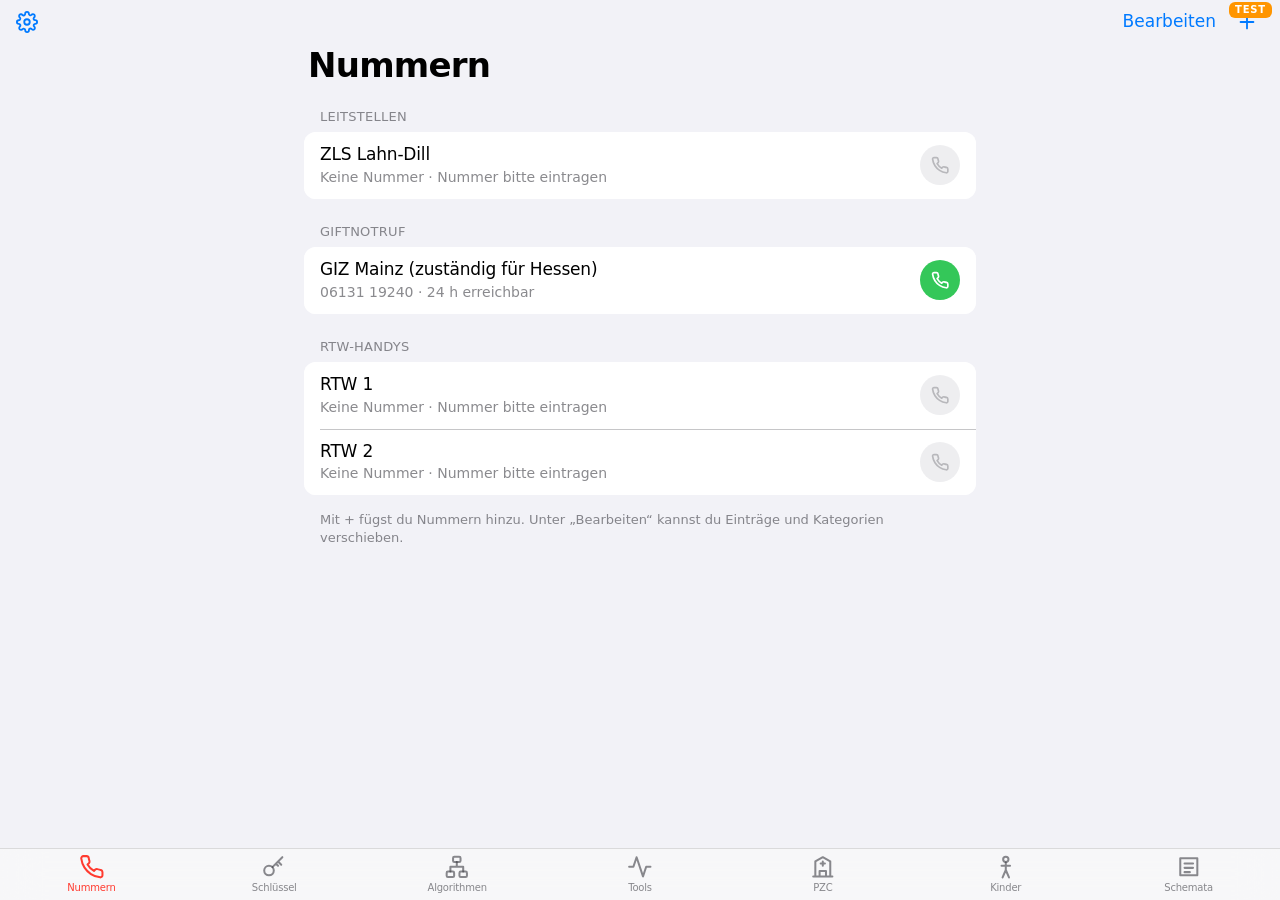
==== test/index.html @ eb44d610 "Testkopie unter /test/ (eigener Speicher, eigener Cache) Co-Authored-By: Claude Opus 5.5 <noreply@an" ====
<!doctype html>
<html lang="de">
<head>
  <meta charset="utf-8">
  <meta name="viewport" content="width=device-width, initial-scale=1, viewport-fit=cover">
  <meta name="apple-mobile-web-app-capable" content="yes">
  <meta name="mobile-web-app-capable" content="yes">
  <meta name="apple-mobile-web-app-status-bar-style" content="black-translucent">
  <meta name="apple-mobile-web-app-title" content="RD Test">
  <meta name="format-detection" content="telephone=no">
  <meta name="robots" content="noindex, nofollow">
  <meta name="theme-color" content="#000000" media="(prefers-color-scheme: dark)">
  <meta name="theme-color" content="#f2f2f7" media="(prefers-color-scheme: light)">
  <title>RD Pocket TEST</title>
  <link rel="manifest" href="manifest.webmanifest">
  <link rel="apple-touch-icon" href="icon-180.png">
  <link rel="icon" href="icon-512.png">
  <link rel="stylesheet" href="styles.css">
  <style>body::after{content:"TEST";position:fixed;top:calc(env(safe-area-inset-top) + 2px);right:8px;z-index:9999;font:700 10px/1 -apple-system,system-ui,sans-serif;letter-spacing:.08em;color:#fff;background:#ff9500;padding:3px 6px;border-radius:6px;pointer-events:none}</style>
</head>
<body>
  <header class="navbar" id="navbar">
    <div class="nav-left" id="navLeft"></div>
    <div class="nav-title" id="navTitle"></div>
    <div class="nav-right" id="navRight"></div>
  </header>

  <main id="viewport"><div id="view" class="page"></div></main>

  <nav class="tabbar" id="tabbar">
    <button data-tab="nummern">
      <svg viewBox="0 0 24 24"><path d="M22 16.9v3a2 2 0 0 1-2.2 2 19.8 19.8 0 0 1-8.6-3.1 19.5 19.5 0 0 1-6-6A19.8 19.8 0 0 1 2.1 4.2 2 2 0 0 1 4.1 2h3a2 2 0 0 1 2 1.7c.1 1 .4 1.9.7 2.8a2 2 0 0 1-.5 2.1L8 9.9a16 16 0 0 0 6 6l1.3-1.3a2 2 0 0 1 2.1-.4c.9.3 1.8.6 2.8.7a2 2 0 0 1 1.7 2z"/></svg>
      <span>Nummern</span></button>
    <button data-tab="codes">
      <svg viewBox="0 0 24 24"><circle cx="7.5" cy="15.5" r="4.5"/><path d="M10.7 12.3L20 3M16 7l3 3M14 9l2 2"/></svg>
      <span>Schlüssel</span></button>
    <button data-tab="algo">
      <svg viewBox="0 0 24 24"><rect x="8.5" y="2.5" width="7" height="5" rx="1.2"/><rect x="2.5" y="16.5" width="7" height="5" rx="1.2"/><rect x="14.5" y="16.5" width="7" height="5" rx="1.2"/><path d="M12 7.5v4.5M6 16.5V12h12v4.5"/></svg>
      <span>Algorithmen</span></button>
    <button data-tab="tools">
      <svg viewBox="0 0 24 24"><path d="M22 12h-4l-3 9L9 3l-3 9H2"/></svg>
      <span>Tools</span></button>
    <button data-tab="pzc">
      <svg viewBox="0 0 24 24"><path d="M3 21h18M5 21V7l7-4 7 4v14M10 9h4M12 7v4M9 21v-5h6v5"/></svg>
      <span>PZC</span></button>
    <button data-tab="kinder">
      <svg viewBox="0 0 24 24"><circle cx="12" cy="5" r="2.5"/><path d="M12 8v7M8 11h8M9 22l3-7 3 7"/></svg>
      <span>Kinder</span></button>
    <button data-tab="schema">
      <svg viewBox="0 0 24 24"><path d="M4 4h16v16H4zM8 9h8M8 13h8M8 17h5"/></svg>
      <span>Schemata</span></button>
  </nav>

  <div id="pagerLayer" class="pager-layer" aria-hidden="true"></div>
  <div id="sheetRoot"></div>
  <div id="toast" class="toast" role="status" aria-live="polite"></div>
  <!-- iOS 18+: Klick auf ein switch-Label löst ein haptisches Feedback aus -->
  <label id="hapticLabel" class="sr-only" aria-hidden="true"><input type="checkbox" switch tabindex="-1"></label>

  <script src="data.js"></script>
  <script src="algos-k.js"></script>
  <script src="algos-m.js"></script>
  <script src="algos-v.js"></script>
  <script src="algo.js"></script>
  <script src="signals.js"></script>
  <script src="sosi.js"></script>
  <script src="app.js"></script>
</body>
</html>
---- test/styles.css ----
/* ============ Tokens (iOS-Systemfarben) ============ */
:root {
  --bg: #000000;
  --bg-grouped: #000000;
  --cell: #1c1c1e;
  --cell-2: #2c2c2e;
  --cell-3: #3a3a3c;
  --fill: rgba(118, 118, 128, .24);
  --sep: rgba(84, 84, 88, .65);
  --label: #ffffff;
  --label-2: rgba(235, 235, 245, .6);
  --label-3: rgba(235, 235, 245, .3);
  --red: #ff453a;
  --red-soft: rgba(255, 69, 58, .16);
  --blue: #0a84ff;
  --green: #30d158;
  --yellow: #ffd60a;
  --orange: #ff9f0a;
  --bar: rgba(22, 22, 24, .72);
  --bar-edge: rgba(255, 255, 255, .08);
  --shadow: 0 10px 40px rgba(0, 0, 0, .5);
  --radius: 12px;
  --tabh: 3.25rem;
  --navh: 2.75rem;
  color-scheme: dark;
}
@media (prefers-color-scheme: light) {
  :root:not([data-theme="dark"]) {
    --bg: #f2f2f7; --bg-grouped: #f2f2f7; --cell: #ffffff; --cell-2: #e5e5ea; --cell-3: #d1d1d6;
    --fill: rgba(118, 118, 128, .12); --sep: rgba(60, 60, 67, .29);
    --label: #000000; --label-2: rgba(60, 60, 67, .6); --label-3: rgba(60, 60, 67, .3);
    --red: #ff3b30; --red-soft: rgba(255, 59, 48, .12); --blue: #007aff; --green: #34c759; --yellow: #ffcc00; --orange: #ff9500;
    --bar: rgba(249, 249, 249, .78); --bar-edge: rgba(0, 0, 0, .12); --shadow: 0 10px 40px rgba(0, 0, 0, .18);
    color-scheme: light;
  }
}
:root[data-theme="light"] {
  --bg: #f2f2f7; --bg-grouped: #f2f2f7; --cell: #ffffff; --cell-2: #e5e5ea; --cell-3: #d1d1d6;
  --fill: rgba(118, 118, 128, .12); --sep: rgba(60, 60, 67, .29);
  --label: #000000; --label-2: rgba(60, 60, 67, .6); --label-3: rgba(60, 60, 67, .3);
  --red: #ff3b30; --red-soft: rgba(255, 59, 48, .12); --blue: #007aff; --green: #34c759; --yellow: #ffcc00; --orange: #ff9500;
  --bar: rgba(249, 249, 249, .78); --bar-edge: rgba(0, 0, 0, .12); --shadow: 0 10px 40px rgba(0, 0, 0, .18);
  color-scheme: light;
}

/* ============ Base ============ */
* { box-sizing: border-box; -webkit-tap-highlight-color: transparent; }
html { font: 100%/1.4 -apple-system, BlinkMacSystemFont, "SF Pro Text", system-ui, "Segoe UI", Roboto, sans-serif; -webkit-text-size-adjust: 100%; }
html, body { margin: 0; background: var(--bg); color: var(--label); }
body { -webkit-font-smoothing: antialiased; overscroll-behavior-y: none; -webkit-user-select: none; user-select: none; transition: background-color .3s ease; }
input, textarea { -webkit-user-select: text; user-select: text; }
button { font: inherit; color: inherit; cursor: pointer; touch-action: manipulation; }
a { color: inherit; }
.sr-only { position: fixed; left: -9999px; top: 0; width: 1px; height: 1px; overflow: hidden; }

/* ============ Navigation bar (translucent, scroll edge effect) ============ */
.navbar {
  position: fixed; top: 0; left: 0; right: 0; z-index: 20;
  height: calc(env(safe-area-inset-top) + var(--navh));
  padding: env(safe-area-inset-top) .5rem 0;
  display: grid; grid-template-columns: 1fr auto 1fr; align-items: center;
  background: transparent;
  transition: background-color .2s ease;
}
.navbar::after { /* Scroll-Edge statt harter Linie – nur sichtbar, wenn Inhalt darunter liegt */
  content: ""; position: absolute; left: 0; right: 0; bottom: -1px; height: 1px; background: var(--bar-edge); opacity: 0; transition: opacity .2s;
}
.navbar.scrolled { background: var(--bar); -webkit-backdrop-filter: blur(20px) saturate(180%); backdrop-filter: blur(20px) saturate(180%); }
.navbar.scrolled::after { opacity: 1; }
.nav-title { font-weight: 600; font-size: 1.0625rem; letter-spacing: -.01em; opacity: 0; transform: translateY(4px); transition: opacity .2s, transform .2s; white-space: nowrap; max-width: 60vw; overflow: hidden; text-overflow: ellipsis; }
.navbar.scrolled .nav-title, .navbar.always .nav-title { opacity: 1; transform: none; }
.nav-left { justify-self: start; display: flex; }
.nav-right { justify-self: end; display: flex; gap: .25rem; }
.navbtn { background: none; border: 0; color: var(--blue); font-size: 1.0625rem; padding: .5rem; min-height: 44px; min-width: 44px; display: flex; align-items: center; gap: .15rem; border-radius: 10px; transition: opacity .1s; }
.navbtn:active { opacity: .35; transition: none; }
.navbtn.bold { font-weight: 600; }
.navbtn svg { width: 1.375rem; height: 1.375rem; fill: none; stroke: currentColor; stroke-width: 2; stroke-linecap: round; stroke-linejoin: round; }

/* ============ Pages ============ */
#viewport { position: relative; overflow-x: clip; }
.page {
  padding: calc(env(safe-area-inset-top) + var(--navh)) 1rem calc(var(--tabh) + env(safe-area-inset-bottom) + 1.75rem);
  max-width: 44rem; margin: 0 auto; min-height: 100vh; background: var(--bg);
  will-change: transform; touch-action: pan-y;
}
/* Nachbarseite beim Wischen zwischen Reitern */
.pager-layer { position: fixed; inset: 0; z-index: 1; pointer-events: none; overflow: hidden; }
.pager-nb { position: absolute; top: 0; left: 0; right: 0; height: 100vh; overflow: hidden; }
.large-title { font-size: 2.125rem; line-height: 1.12; font-weight: 700; letter-spacing: -.022em; margin: .1rem .25rem .75rem; }
.subtitle { color: var(--label-2); font-size: .9375rem; margin: -.5rem .25rem 1rem; }

/* ============ Tab bar (translucent material) ============ */
.tabbar {
  position: fixed; bottom: 0; left: 0; right: 0; z-index: 20;
  display: grid; grid-template-columns: repeat(7, 1fr);
  height: calc(var(--tabh) + env(safe-area-inset-bottom));
  padding-bottom: env(safe-area-inset-bottom);
  background: var(--bar); -webkit-backdrop-filter: blur(20px) saturate(180%); backdrop-filter: blur(20px) saturate(180%);
  border-top: .5px solid var(--bar-edge);
}
.tabbar button { background: none; border: 0; color: var(--label-2); display: flex; flex-direction: column; align-items: center; justify-content: center; gap: 2px; font-size: .625rem; font-weight: 500; letter-spacing: .01em; }
.tabbar svg { width: 1.6rem; height: 1.6rem; fill: none; stroke: currentColor; stroke-width: 1.9; stroke-linecap: round; stroke-linejoin: round; transition: transform .12s ease-out; }
.tabbar button:active svg { transform: scale(.86); transition: none; }
.tabbar button.active { color: var(--red); }

/* ============ Grouped inset lists ============ */
.section-header { font-size: .8125rem; text-transform: uppercase; letter-spacing: .02em; color: var(--label-2); margin: 1.5rem 1rem .4rem; }
.section-header:first-child { margin-top: .25rem; }
.section-footer { font-size: .8125rem; color: var(--label-2); margin: .45rem 1rem 0; line-height: 1.35; }
.group { background: var(--cell); border-radius: var(--radius); overflow: hidden; }
.cell {
  position: relative; display: flex; align-items: center; gap: .75rem; min-height: 2.75rem; padding: .6875rem 1rem;
  background: var(--cell); transition: background-color .25s ease;
}
.cell + .cell::before { content: ""; position: absolute; top: 0; right: 0; left: 1rem; height: .5px; background: var(--sep); }
.cell.tappable:active, .cell.pressed { background: var(--cell-3); transition: none; }
.cell .grow { flex: 1; min-width: 0; }
.cell .t { font-size: 1.0625rem; letter-spacing: -.01em; }
.cell .s { font-size: .875rem; color: var(--label-2); margin-top: 1px; }
.cell .chev { color: var(--label-3); font-size: 1.25rem; font-weight: 600; }
.cell .val { color: var(--label-2); }
.card { background: var(--cell); border-radius: var(--radius); padding: 1rem; }
.muted { color: var(--label-2); }
.small { font-size: .875rem; }
.notice { background: var(--cell); border-radius: var(--radius); padding: .75rem 1rem; font-size: .875rem; color: var(--label-2); display: flex; gap: .65rem; align-items: flex-start; margin-top: 1rem; }
.notice b { color: var(--label); font-weight: 600; }
.notice .ico { color: var(--orange); font-size: 1.1rem; line-height: 1.2; }

/* ============ Buttons ============ */
.btn {
  border: 0; border-radius: 12px; padding: .8rem 1rem; font-size: 1.0625rem; font-weight: 600; letter-spacing: -.01em;
  background: var(--fill); color: var(--blue); display: inline-flex; align-items: center; justify-content: center; gap: .4rem;
  transition: transform .15s ease-out, opacity .15s;
}
.btn:active { transform: scale(.97); opacity: .8; transition: none; }
.btn.filled { background: var(--blue); color: #fff; }
.btn.red { background: var(--red); color: #fff; }
.btn.tinted-red { background: var(--red-soft); color: var(--red); }
.btn.block { width: 100%; }
.btn:disabled { opacity: .35; transform: none; }
.btn-row { display: grid; grid-template-columns: 1fr 1fr; gap: .625rem; }
.round {
  width: 2.5rem; height: 2.5rem; border-radius: 50%; border: 0; flex: none; display: grid; place-items: center; text-decoration: none;
  background: var(--green); color: #fff; transition: transform .15s ease-out;
}
.round:active { transform: scale(.88); transition: none; }
.round.blue { background: var(--blue); }
.round.off { background: var(--fill); color: var(--label-3); pointer-events: none; }
.round svg { width: 1.15rem; height: 1.15rem; fill: none; stroke: currentColor; stroke-width: 2.2; stroke-linecap: round; stroke-linejoin: round; }
.keycode { font: 600 1.25rem/1 ui-monospace, "SF Mono", Menlo, monospace; letter-spacing: .06em; font-variant-numeric: tabular-nums; background: var(--fill); padding: .45rem .7rem; border-radius: 9px; white-space: nowrap; }
.keycode.none { color: var(--label-3); }
.del-btn { width: 1.4rem; height: 1.4rem; border-radius: 50%; border: 0; background: var(--red); color: #fff; font-weight: 800; font-size: 1rem; line-height: 1; flex: none; display: grid; place-items: center; }

/* ============ Bearbeiten: Drag & Drop ============ */
.edit-list { position: relative; }
.ed-item { position: relative; display: flex; align-items: center; gap: .75rem; background: var(--bg); }
.ed-head { padding: 1.25rem .25rem .4rem 1rem; }
.ed-item:first-child.ed-head { padding-top: .25rem; }
.ed-gname { flex: 1; text-align: left; border: 0; background: none; padding: .2rem 0; font-size: .8125rem; text-transform: uppercase; letter-spacing: .02em; color: var(--label-2); font-weight: 600; }
.ed-gname:active { opacity: .5; }
.ed-cell { background: var(--cell); padding: .55rem .25rem .55rem 1rem; min-height: 3.25rem; }
.ed-cell:not(.first)::before { content: ""; position: absolute; top: 0; right: 0; left: 3.15rem; height: .5px; background: var(--sep); }
.ed-cell.first { border-radius: var(--radius) var(--radius) 0 0; }
.ed-cell.last { border-radius: 0 0 var(--radius) var(--radius); }
.ed-cell.first.last, .ed-cell.only { border-radius: var(--radius); }
.ed-cell .grow { flex: 1; min-width: 0; cursor: pointer; }
.ed-cell .t { font-size: 1.0625rem; letter-spacing: -.01em; }
.ed-cell .s { font-size: .875rem; color: var(--label-2); }
.ed-empty { color: var(--label-3); font-size: .9375rem; justify-content: center; border: 1.5px dashed var(--sep); background: transparent; }
.handle { width: 2.75rem; height: 2.75rem; flex: none; display: grid; place-items: center; color: var(--label-3); touch-action: none; cursor: grab; }
.handle svg { width: 1.3rem; height: 1.3rem; fill: none; stroke: currentColor; stroke-width: 2; stroke-linecap: round; }
.ed-item.shifting { transition: transform .22s cubic-bezier(.2, .8, .2, 1); }
.ed-item.lifted { z-index: 10; border-radius: var(--radius); box-shadow: 0 12px 32px rgba(0, 0, 0, .35); cursor: grabbing; }
.ed-head.lifted { background: var(--cell-2); }
.ed-cell.lifted::before { display: none; }
.ed-item .del-btn { transition: transform .25s cubic-bezier(.2, .8, .2, 1); }
.ed-item.reveal .del-btn { transform: rotate(-90deg); }
.del-confirm { display: none; border: 0; background: var(--red); color: #fff; font-size: .9375rem; font-weight: 600; padding: 0 1rem; align-self: stretch; margin: -.55rem -.25rem -.55rem 0; flex: none; }
.ed-head .del-confirm { margin: .2rem 0; border-radius: 8px; padding: .35rem .8rem; font-size: .8125rem; align-self: center; }
.ed-cell.first .del-confirm { border-top-right-radius: var(--radius); }
.ed-cell.last .del-confirm { border-bottom-right-radius: var(--radius); }
.ed-cell.only .del-confirm, .ed-cell.first.last .del-confirm { border-radius: 0 var(--radius) var(--radius) 0; }
.ed-item.reveal .del-confirm { display: block; animation: revealIn .22s cubic-bezier(.2, .8, .2, 1); }
.ed-item.reveal .handle { display: none; }
.del-confirm:active { filter: brightness(.85); }
@keyframes revealIn { from { opacity: 0; transform: translateX(24px); } to { opacity: 1; transform: none; } }

/* ============ Action Sheet (statt confirm) ============ */
.action-sheet { position: fixed; left: 0; right: 0; bottom: 0; z-index: 45; max-width: 30rem; margin: 0 auto; padding: 0 .5rem calc(env(safe-area-inset-bottom) + .5rem); will-change: transform; }
.as-group, .as-cancel { background: var(--bar); -webkit-backdrop-filter: blur(24px) saturate(180%); backdrop-filter: blur(24px) saturate(180%); border-radius: 14px; overflow: hidden; }
.as-msg { padding: .9rem 1rem; text-align: center; font-size: .8125rem; color: var(--label-2); display: flex; flex-direction: column; gap: .25rem; }
.as-msg b { font-weight: 600; color: var(--label-2); }
.as-btn { display: block; width: 100%; border: 0; background: none; color: var(--blue); font-size: 1.25rem; min-height: 3.5rem; border-top: .5px solid var(--sep); }
.as-btn.red { color: var(--red); }
.as-btn:active { background: var(--fill); }
.as-cancel { margin-top: .5rem; font-weight: 600; border-top: 0; }
.scrim + .action-sheet { z-index: 46; }
.ta { width: 100%; min-height: 9rem; border: 0; border-radius: var(--radius); background: var(--cell); color: var(--label); font: inherit; font-size: 1rem; padding: .75rem 1rem; outline: none; resize: vertical; }
@media (prefers-reduced-transparency: reduce) { .as-group, .as-cancel { -webkit-backdrop-filter: none; backdrop-filter: none; background: var(--cell); } }

/* ============ Segmented control (spring thumb) ============ */
.seg { position: relative; display: grid; grid-auto-flow: column; grid-auto-columns: 1fr; background: var(--fill); border-radius: 9px; padding: 2px; margin: 0 0 1.1rem; }
.seg .thumb { position: absolute; top: 2px; bottom: 2px; left: 0; border-radius: 7px; background: var(--cell-3); box-shadow: 0 3px 8px rgba(0,0,0,.12), 0 3px 1px rgba(0,0,0,.04); will-change: transform; }
:root[data-theme="light"] .seg .thumb { background: #fff; }
@media (prefers-color-scheme: light) { :root:not([data-theme="dark"]) .seg .thumb { background: #fff; } }
.seg button { position: relative; z-index: 1; border: 0; background: none; padding: .42rem .25rem; font-size: .8125rem; font-weight: 500; transition: opacity .1s; }
.seg button.active { font-weight: 600; }
.seg button:active { opacity: .6; transition: none; }

/* ============ Inputs ============ */
.field { display: flex; align-items: center; gap: .75rem; padding: 0 1rem; min-height: 2.75rem; background: var(--cell); position: relative; }
.field + .field::before { content: ""; position: absolute; top: 0; right: 0; left: 1rem; height: .5px; background: var(--sep); }
.field label { width: 6.5rem; flex: none; font-size: 1.0625rem; }
.field input, .field select { flex: 1; min-width: 0; border: 0; background: none; color: var(--label); font: inherit; font-size: 1.0625rem; padding: .7rem 0; outline: none; text-align: right; -webkit-appearance: none; appearance: none; }
.field select { direction: rtl; color: var(--label-2); }
.field input::placeholder { color: var(--label-3); }
.search { width: 100%; border: 0; border-radius: 10px; background: var(--fill); color: var(--label); font: inherit; font-size: 1.0625rem; padding: .5rem .75rem .5rem 2rem; outline: none;
  background-image: url("data:image/svg+xml,%3Csvg xmlns='http://www.w3.org/2000/svg' viewBox='0 0 24 24' fill='none' stroke='%238e8e93' stroke-width='2.5' stroke-linecap='round'%3E%3Ccircle cx='11' cy='11' r='7'/%3E%3Cpath d='M20 20l-3.5-3.5'/%3E%3C/svg%3E");
  background-repeat: no-repeat; background-size: 1rem; background-position: .6rem center; }
.search::placeholder { color: var(--label-2); }

/* ============ Tapper ============ */
.tapgrid { display: grid; grid-template-columns: 1fr 1fr; gap: .75rem; }
.tapper { background: var(--cell); border-radius: 20px; padding: 1rem .9rem .9rem; text-align: center; }
.tapper .kind { font-size: .8125rem; font-weight: 600; color: var(--label-2); text-transform: uppercase; letter-spacing: .03em; }
.tapper .num { font-size: 3.25rem; font-weight: 700; letter-spacing: -.03em; line-height: 1.05; font-variant-numeric: tabular-nums; }
.tapper .unit { color: var(--label-2); font-size: .8125rem; }
.tapbtn {
  position: relative; width: 100%; aspect-ratio: 1; border-radius: 50%; border: 0; margin: .9rem 0 .7rem;
  font-size: 1.15rem; font-weight: 700; letter-spacing: .04em; color: #fff; overflow: visible;
  transition: transform .22s cubic-bezier(.2,.9,.3,1.2);
}
.tapbtn.puls { background: radial-gradient(circle at 35% 28%, #ff7b72, #d70015 75%); box-shadow: 0 8px 24px rgba(255, 59, 48, .35); }
.tapbtn.af { background: radial-gradient(circle at 35% 28%, #64b5ff, #0060df 75%); box-shadow: 0 8px 24px rgba(10, 132, 255, .35); }
.tapbtn.down { transform: scale(.93); transition: none; }
.tapbtn .ring { position: absolute; inset: 0; border-radius: 50%; border: 3px solid currentColor; opacity: 0; pointer-events: none; }
.tapbtn.puls .ring { color: #ff6961; } .tapbtn.af .ring { color: #64b5ff; }
.tapbtn .ring.go { animation: ring .5s ease-out; }
@keyframes ring { from { opacity: .8; transform: scale(1); } to { opacity: 0; transform: scale(1.18); } }
.dots { display: flex; justify-content: center; gap: 4px; height: 8px; }
.dots i { width: 6px; height: 6px; border-radius: 50%; background: var(--fill); transition: background-color .15s, transform .15s; }
.dots i.on { background: var(--label-2); }
.dots.done i { background: var(--green); }
.tapper .info { font-size: .8125rem; color: var(--label-2); margin-top: .55rem; min-height: 1.15em; }
.tapper .info b { color: var(--orange); font-weight: 600; }
.linkbtn { background: none; border: 0; color: var(--blue); font-size: .9375rem; padding: .5rem; margin-top: .2rem; }
.linkbtn:active { opacity: .35; }

/* ============ CPR ============ */
.cpr-wrap { display: grid; place-items: center; margin: .25rem 0 1.25rem; }
.cpr-circle {
  width: min(64vw, 16rem); aspect-ratio: 1; border-radius: 50%; display: grid; place-items: center; text-align: center;
  background: var(--cell); box-shadow: inset 0 0 0 6px var(--cell-2); transition: background-color .18s ease-out, transform .18s ease-out, box-shadow .18s;
}
.cpr-circle.beat { background: var(--red); transform: scale(.965); box-shadow: inset 0 0 0 6px rgba(255,255,255,.18); transition: none; }
.cpr-circle.vent { background: var(--blue); box-shadow: inset 0 0 0 6px rgba(255,255,255,.18); }
.cpr-circle .big { font-size: 4.25rem; font-weight: 700; letter-spacing: -.03em; line-height: 1; font-variant-numeric: tabular-nums; }
.cpr-circle .lbl { font-size: .9375rem; color: var(--label-2); margin-top: .25rem; }
.cpr-circle.beat .lbl, .cpr-circle.vent .lbl { color: rgba(255,255,255,.85); }
.stepper-row { display: flex; align-items: center; gap: .75rem; }
.stepper { display: flex; background: var(--fill); border-radius: 9px; overflow: hidden; flex: none; }
.stepper button { width: 2.9rem; height: 2rem; border: 0; background: none; font-size: 1.25rem; font-weight: 500; }
.stepper button:active { background: var(--cell-3); }
.stepper button + button { border-left: .5px solid var(--sep); }
.timers { display: grid; grid-template-columns: 1fr 1fr; gap: .625rem; }
.timer { background: var(--cell); border-radius: var(--radius); padding: .7rem .9rem; transition: background-color .3s; }
.timer .tl { font-size: .8125rem; color: var(--label-2); }
.timer .tv { font-size: 1.85rem; font-weight: 600; letter-spacing: -.02em; font-variant-numeric: tabular-nums; }
.timer.alert { background: var(--red); color: #fff; }
.timer.alert .tl { color: rgba(255,255,255,.8); }

/* ============ PZC ============ */
.pzc-hero { text-align: center; padding: 1.25rem 1rem 1rem; }
.pzc-code { font: 700 2.75rem/1 ui-monospace, "SF Mono", Menlo, monospace; letter-spacing: .06em; font-variant-numeric: tabular-nums; }
.pzc-code .gap { display: inline-block; width: .35em; }
.pzc-code .ph { color: var(--label-3); }
.pzc-parts { display: grid; grid-template-columns: 3fr 2fr 1fr; max-width: 15rem; margin: .45rem auto 0; font-size: .6875rem; color: var(--label-2); text-transform: uppercase; letter-spacing: .04em; }
.pzc-label { margin-top: .7rem; font-size: .9375rem; min-height: 1.3em; }
.urg { display: grid; grid-template-columns: repeat(3, 1fr); gap: .5rem; }
.urg button { border: 0; border-radius: 12px; padding: .7rem .3rem; font-weight: 600; font-size: .875rem; background: var(--cell); color: var(--label); display: flex; flex-direction: column; align-items: center; gap: .3rem; box-shadow: inset 0 0 0 2px transparent; transition: box-shadow .2s, background-color .2s, transform .15s; }
.urg button:active { transform: scale(.96); transition: none; }
.urg .dot { width: .75rem; height: .75rem; border-radius: 50%; }
.urg .u1 .dot { background: var(--red); } .urg .u2 .dot { background: var(--yellow); } .urg .u3 .dot { background: var(--green); }
.urg .u1.sel { background: var(--red); color: #fff; } .urg .u1.sel .dot { background: #fff; }
.urg .u2.sel { background: var(--yellow); color: #000; } .urg .u2.sel .dot { background: #000; }
.urg .u3.sel { background: var(--green); color: #000; } .urg .u3.sel .dot { background: #000; }
.rmi .code { font: 600 1rem ui-monospace, "SF Mono", Menlo, monospace; color: var(--red); width: 2.6rem; flex: none; }
.rmi .check { color: var(--blue); font-weight: 700; opacity: 0; }
.rmi.sel .check { opacity: 1; }
.chips { display: flex; flex-wrap: wrap; gap: .5rem; }
.chip { border: 0; background: var(--cell); border-radius: 999px; padding: .45rem .85rem; font-size: .9375rem; font-variant-numeric: tabular-nums; transition: transform .15s; }
.chip:active { transform: scale(.95); transition: none; }
.chip.sel { background: var(--blue); color: #fff; }
.chip.mono { font-family: ui-monospace, "SF Mono", Menlo, monospace; }
details.cat > summary { list-style: none; display: flex; align-items: center; justify-content: space-between; cursor: pointer; }
details.cat > summary::-webkit-details-marker { display: none; }
details.cat > summary .chev { transition: transform .25s cubic-bezier(.2,.8,.2,1); }
details.cat[open] > summary .chev { transform: rotate(90deg); }
details.cat > .cell::before { content: ""; position: absolute; top: 0; right: 0; left: 1rem; height: .5px; background: var(--sep); }
details.cat > .cell { padding-left: 1.25rem; }
details.cat + details.cat > summary::before { content: ""; position: absolute; top: 0; right: 0; left: 1rem; height: .5px; background: var(--sep); }
.age-row { display: flex; gap: .5rem; align-items: center; }
.age-input { flex: 1; min-width: 0; border: 0; border-radius: 10px; background: var(--cell); color: var(--label); font: inherit; font-size: 1.0625rem; padding: .65rem .85rem; outline: none; font-variant-numeric: tabular-nums; }
.age-input:disabled { opacity: .4; }
.ivena-btn { font-size: 1.125rem; padding: 1rem; border-radius: 14px; }

/* ============ Tables ============ */
table.vt { width: 100%; border-collapse: collapse; font-size: .875rem; font-variant-numeric: tabular-nums; }
table.vt th { text-align: left; font-size: .75rem; color: var(--label-2); font-weight: 500; padding: .6rem .5rem .35rem; }
table.vt td { padding: .6rem .5rem; border-top: .5px solid var(--sep); }
table.vt td:first-child { font-weight: 500; }
table.vt tr.hl td { background: var(--red-soft); }
.kv .cell .t { font-size: 1rem; }
.kv .cell .val { font-weight: 600; color: var(--label); font-variant-numeric: tabular-nums; text-align: right; }

/* ============ Schemes / Scores ============ */
.letter { width: 2.25rem; height: 2.25rem; border-radius: 9px; background: var(--red); color: #fff; display: grid; place-items: center; font-weight: 700; font-size: 1.125rem; flex: none; }
.letter.sm { width: 2.6rem; font-size: .75rem; letter-spacing: -.01em; }
.scheme-item { align-items: flex-start; }
.scheme-item .t { font-weight: 600; }
.score-bar { position: sticky; top: calc(env(safe-area-inset-top) + var(--navh) + .5rem); z-index: 5; display: flex; align-items: center; gap: .75rem; padding: .75rem 1rem; margin-bottom: .5rem; border-radius: 14px;
  background: var(--bar); -webkit-backdrop-filter: blur(20px) saturate(180%); backdrop-filter: blur(20px) saturate(180%); box-shadow: 0 0 0 .5px var(--bar-edge), 0 6px 20px rgba(0,0,0,.18); }
.score-bar .sv { font-size: 2.25rem; font-weight: 700; letter-spacing: -.03em; font-variant-numeric: tabular-nums; min-width: 2.5ch; text-align: right; }
.score-bar .st { flex: 1; font-size: .875rem; font-weight: 500; }
.opt .pts { width: 1.5rem; font-weight: 700; color: var(--label-2); font-variant-numeric: tabular-nums; }
.opt .tick, .chk .tick { color: var(--blue); font-weight: 700; opacity: 0; transition: opacity .15s; }
.opt.sel .tick, .chk.sel .tick { opacity: 1; }
.opt.sel .pts { color: var(--blue); }
.chk .box { width: 1.4rem; height: 1.4rem; border-radius: 50%; border: 1.5px solid var(--label-3); flex: none; display: grid; place-items: center; color: #fff; font-size: .8rem; font-weight: 800; transition: background-color .15s, border-color .15s; }
.chk.sel .box { background: var(--blue); border-color: var(--blue); }
.chk .box { color: transparent; }
.chk.sel .box { color: #fff; }
.chk.warn.sel .box { background: var(--red); border-color: var(--red); }
.chk .s { font-size: .8125rem; }

/* ============ Slider (iOS-Stil) ============ */
.slider-cell { display: block; padding: .85rem 1rem 1rem; }
.slider-cell .sl-label { font-size: 1.0625rem; letter-spacing: -.01em; margin-bottom: .55rem; }
.slider-cell .sl-label b { font-weight: 600; font-variant-numeric: tabular-nums; }
input[type=range].ios {
  -webkit-appearance: none; appearance: none; width: 100%; height: 2rem; margin: 0; background: transparent; touch-action: none; --p: 50%;
}
input[type=range].ios::-webkit-slider-runnable-track {
  height: 4px; border-radius: 2px;
  background: linear-gradient(to right, var(--slider-fill) 0 var(--p), var(--fill) var(--p) 100%);
}
input[type=range].ios::-webkit-slider-thumb {
  -webkit-appearance: none; width: 2.4rem; height: 1.6rem; margin-top: calc(2px - .8rem); border-radius: .8rem; background: #fff;
  box-shadow: 0 .5px 4px rgba(0,0,0,.12), 0 6px 13px rgba(0,0,0,.12); transition: transform .12s ease-out;
}
input[type=range].ios:active::-webkit-slider-thumb { transform: scale(1.08); }
input[type=range].ios::-moz-range-track { height: 4px; border-radius: 2px; background: var(--fill); }
input[type=range].ios::-moz-range-progress { height: 4px; border-radius: 2px; background: var(--slider-fill); }
input[type=range].ios::-moz-range-thumb { width: 2.4rem; height: 1.6rem; border: 0; border-radius: .8rem; background: #fff; box-shadow: 0 .5px 4px rgba(0,0,0,.12), 0 6px 13px rgba(0,0,0,.12); }
:root { --slider-fill: #e3e9f7; }
:root[data-theme="light"] { --slider-fill: var(--blue); }
@media (prefers-color-scheme: light) { :root:not([data-theme="dark"]) { --slider-fill: var(--blue); } }
.result-big { font-size: 1.0625rem; }
.result-big .val { font-weight: 700 !important; font-size: 1.25rem; color: var(--label) !important; }

/* Pädiatrisches Beurteilungsdreieck */
.pat-tri { display: block; width: 11rem; margin: .5rem auto 1rem; overflow: visible; }
.pat-tri line { stroke: var(--green); stroke-width: 7; stroke-linecap: round; transition: stroke .2s; }
.pat-tri line.bad { stroke: var(--red); }
.pat-tri text { fill: var(--label-2); font-size: 11px; font-weight: 600; text-anchor: middle; }

/* ============ Sheet ============ */
.scrim { position: fixed; inset: 0; z-index: 40; background: rgba(0,0,0,.4); opacity: 0; }
.sheet {
  position: fixed; left: 0; right: 0; bottom: 0; z-index: 41; max-width: 44rem; margin: 0 auto;
  max-height: calc(100% - env(safe-area-inset-top) - 1rem); display: flex; flex-direction: column;
  background: var(--bg-grouped); border-radius: 14px 14px 0 0; box-shadow: var(--shadow);
  padding-bottom: env(safe-area-inset-bottom); will-change: transform; touch-action: none;
}
:root[data-theme="dark"] .sheet, :root:not([data-theme="light"]) .sheet { --bg-grouped: #1c1c1e; --cell: #2c2c2e; --cell-3: #48484a; }
@media (prefers-color-scheme: light) { :root:not([data-theme="dark"]) .sheet { --bg-grouped: #f2f2f7; --cell: #fff; --cell-3: #d1d1d6; } }
:root[data-theme="light"] .sheet { --bg-grouped: #f2f2f7; --cell: #fff; --cell-3: #d1d1d6; }
.sheet .grabber { width: 2.25rem; height: 5px; border-radius: 3px; background: var(--label-3); margin: .4rem auto 0; flex: none; }
.sheet-head { display: grid; grid-template-columns: 1fr auto 1fr; align-items: center; padding: 0 .5rem; min-height: 3rem; flex: none; }
.sheet-head .h { font-weight: 600; font-size: 1.0625rem; }
.sheet-head .navbtn:last-child { justify-self: end; }
.sheet-body { overflow-y: auto; padding: .25rem 1rem 1.5rem; touch-action: pan-y; -webkit-overflow-scrolling: touch; }

/* ============ Toast ============ */
.toast { position: fixed; left: 50%; bottom: calc(var(--tabh) + env(safe-area-inset-bottom) + 1rem); z-index: 60; transform: translate(-50%, 12px) scale(.96); opacity: 0;
  background: var(--bar); -webkit-backdrop-filter: blur(20px) saturate(180%); backdrop-filter: blur(20px) saturate(180%);
  box-shadow: 0 0 0 .5px var(--bar-edge), 0 8px 24px rgba(0,0,0,.25); color: var(--label);
  padding: .6rem 1rem; border-radius: 999px; font-size: .875rem; font-weight: 600; transition: opacity .2s, transform .3s cubic-bezier(.2,.9,.3,1); pointer-events: none; max-width: 90vw; text-align: center; }
.toast.show { opacity: 1; transform: translate(-50%, 0) scale(1); }

.dist { font-weight: 600; font-variant-numeric: tabular-nums; color: var(--label-2); font-size: .9375rem; white-space: nowrap; }
.disclaimer { font-size: .75rem; color: var(--label-3); text-align: center; margin: 2rem 1rem 0; line-height: 1.4; }

/* ============ Algorithmen ============ */
.tabbar button span { white-space: nowrap; letter-spacing: -.02em; }
.search-wrap { margin-bottom: .6rem; }
.cat-chips { display: flex; gap: .5rem; overflow-x: auto; margin: 0 -1rem .25rem; padding: 0 1rem .25rem; scrollbar-width: none; }
.cat-chips::-webkit-scrollbar { display: none; }
.cat-chips .chip { white-space: nowrap; flex: none; color: var(--label); font-size: .875rem; }
.cat-chips .chip.sel { color: #fff; }
.cat-dot { display: inline-block; width: .55rem; height: .55rem; border-radius: 50%; margin-right: .4rem; vertical-align: .05em; }
.acode { --ac: var(--red); flex: none; min-width: 2.6rem; height: 1.7rem; padding: 0 .4rem; border-radius: 8px; display: inline-grid; place-items: center;
  background: color-mix(in srgb, var(--ac) 18%, transparent); color: var(--ac); font-weight: 700; font-size: .8125rem; letter-spacing: -.01em; font-variant-numeric: tabular-nums; }
.algo-row .s { overflow: hidden; text-overflow: ellipsis; display: -webkit-box; -webkit-line-clamp: 2; -webkit-box-orient: vertical; }
.algo-row mark { background: color-mix(in srgb, var(--yellow) 45%, transparent); color: inherit; border-radius: 3px; padding: 0 .1em; }
.kid-tag { flex: none; font-size: .6875rem; font-weight: 600; color: var(--blue); background: color-mix(in srgb, var(--blue) 15%, transparent); border-radius: 6px; padding: .15rem .4rem; }
.empty { text-align: center; color: var(--label-2); padding: 2rem 1rem; }
.algo-head { display: flex; align-items: center; gap: .5rem; margin: .25rem .25rem .35rem; }
.algo-head .acode { height: 1.9rem; font-size: .9375rem; }
.algo-cat { color: var(--label-2); font-size: .875rem; font-weight: 500; }
.algo-title { font-size: 1.75rem; }
.legend { background: var(--cell); border-radius: 12px; padding: .55rem .9rem; margin-bottom: 1rem; font-size: .8125rem; color: var(--label-2); }
.legend summary { cursor: pointer; font-weight: 600; color: var(--label); font-size: .875rem; }
.lg-row { display: flex; align-items: center; gap: .6rem; margin-top: .45rem; }
.lg-sw { flex: none; width: 1.6rem; height: 1rem; border-radius: 4px; padding: 0 !important; }

/* Flussdiagramm */
.fl { padding-bottom: .5rem; }
.fl-seq { display: flex; flex-direction: column; }
.fl-seq > * + * { margin-top: 1.15rem; position: relative; }
.fl-seq > * + *::before { content: ""; position: absolute; left: 50%; top: -1.15rem; height: calc(1.15rem - 5px); width: 2px; margin-left: -1px; background: var(--label-3); }
.fl-seq > * + *::after { content: ""; position: absolute; left: 50%; top: -6px; margin-left: -5px; border: 5px solid transparent; border-top: 6px solid var(--label-3); border-bottom: 0; }
.fl-node { position: relative; border-radius: 12px; padding: .65rem .85rem; text-align: center; font-size: .9375rem; line-height: 1.38; }
.fl-node b { font-weight: 700; }
.fl-w { background: var(--cell); box-shadow: inset 0 0 0 1.5px var(--label-3); color: var(--label); }
.fl-b { background: color-mix(in srgb, #0a84ff 16%, var(--cell)); box-shadow: inset 0 0 0 1px color-mix(in srgb, #0a84ff 45%, transparent); color: var(--label); border-radius: 16px; }
.fl-y { background: #ffe81a; color: #1a1600; box-shadow: inset 0 0 0 1.5px rgba(0,0,0,.35); }
.fl-o { background: #f2a313; color: #1f1300; box-shadow: inset 0 0 0 1.5px rgba(0,0,0,.35); }
.fl-r { background: #e5170c; color: #fff; }
.fl-c { background: #8ff3fb; color: #00262b; }
.fl-y, .fl-o { background-image: none; }
.fl-ra { background: #8ff3fb; color: #00262b; font-size: .75rem; font-weight: 600; margin: .55rem -.85rem -.65rem; padding: .3rem; border-top: 1.5px dashed rgba(0,0,0,.35); border-radius: 0 0 12px 12px; }
.fl-star { margin-top: .45rem; font-size: .8125rem; opacity: .85; line-height: 1.3; }
.fl-refs { display: flex; flex-wrap: wrap; gap: .3rem; justify-content: center; margin-top: .45rem; }
.ref { border: 0; border-radius: 6px; font: inherit; font-size: .75rem; font-weight: 700; padding: .18rem .5rem; background: rgba(0,0,0,.14); color: inherit; }
.fl-w .ref, .fl-b .ref { background: var(--fill); color: var(--blue); }
.fl-r .ref { background: rgba(255,255,255,.22); }
.fl-na { display: flex; align-items: center; justify-content: center; gap: .55rem; background: color-mix(in srgb, #0a84ff 16%, var(--cell)); box-shadow: inset 0 0 0 1px color-mix(in srgb, #0a84ff 45%, transparent); font-weight: 600; }
.na-ico { width: 1.35rem; height: 1.35rem; flex: none; }
.fl-go { display: flex; align-items: center; gap: .5rem; width: 100%; border: 0; font: inherit; text-align: left; background: color-mix(in srgb, #0a84ff 16%, var(--cell)); color: var(--label); box-shadow: inset 0 0 0 1px color-mix(in srgb, #0a84ff 45%, transparent); border-radius: 16px; transition: transform .15s; }
.fl-go:active { transform: scale(.98); transition: none; }
.fl-go .ref { background: var(--blue); color: #fff; }
.fl-go .chev { color: var(--label-3); font-weight: 600; font-size: 1.2rem; }
.fl-note { text-align: center; font-size: .8125rem; color: var(--label-2); font-style: italic; padding: 0 .5rem; }
.fl-tri { font-weight: 800; letter-spacing: .04em; font-size: 1.05rem; }
.tri-gruen { background: #2fb344; color: #fff; } .tri-gelb { background: #ffd60a; color: #1a1600; }
.tri-rot { background: #e5170c; color: #fff; } .tri-schwarz { background: #000; color: #fff; box-shadow: inset 0 0 0 1px var(--label-3); }
.fl-q { background: var(--label-2); padding: 2px; clip-path: polygon(1.1rem 0, calc(100% - 1.1rem) 0, 100% 50%, calc(100% - 1.1rem) 100%, 1.1rem 100%, 0 50%); }
.fl-q > span { display: block; background: var(--bg); clip-path: polygon(1.05rem 0, calc(100% - 1.05rem) 0, 100% 50%, calc(100% - 1.05rem) 100%, 1.05rem 100%, 0 50%);
  padding: .7rem 1.7rem; text-align: center; font-weight: 600; font-size: .9375rem; line-height: 1.35; }
.fl-dec { display: flex; flex-direction: column; }
.fl-branches { display: flex; flex-direction: column; gap: .9rem; margin-top: .8rem; }
.fl-branches.two { display: grid; grid-template-columns: 1fr 1fr; gap: .6rem; }
.fl-br { --bc: var(--label-2); border-left: 3px solid var(--bc); padding: 0 0 0 .6rem; margin-left: .1rem; border-radius: 2px; }
.fl-branches.two .fl-br { border-left: 0; border-top: 3px solid var(--bc); padding: .5rem 0 0; margin: 0; }
.fl-br.yes { --bc: #34c759; } .fl-br.no { --bc: #ff3b30; } .fl-br.alt { --bc: #0a84ff; }
.fl-lab { display: inline-block; font-size: .75rem; font-weight: 700; text-transform: uppercase; letter-spacing: .03em; color: var(--bc); margin-bottom: .45rem; }
.fl-branches.two .fl-lab { display: block; text-align: center; }
.fl-cont { color: var(--label-3); font-size: .8125rem; font-weight: 600; text-align: center; padding: .2rem 0; }

/* Karten (Infos, Medikamentenblätter) */
.algo-card { background: var(--cell); border-radius: var(--radius); padding: .75rem 1rem .8rem; margin-bottom: .6rem; }
.ac-h { font-size: .75rem; font-weight: 700; text-transform: uppercase; letter-spacing: .03em; color: var(--label-2); margin-bottom: .3rem; }
.ac-b { font-size: .9375rem; line-height: 1.42; }
.ac-b .sep { color: var(--label-3); }
.ac-ul { margin: 0; padding-left: 1.1rem; font-size: .9375rem; line-height: 1.42; }
.ac-ul li + li { margin-top: .2rem; }
.tone-dose { background: color-mix(in srgb, #f2a313 20%, var(--cell)); box-shadow: inset 4px 0 0 #f2a313; }
.tone-dose .ac-h { color: #c77c00; }
.tone-dose .ac-b, .tone-dose .ac-ul { font-size: 1rem; }
.tone-r { background: color-mix(in srgb, #ff3b30 11%, var(--cell)); box-shadow: inset 4px 0 0 #ff3b30; }
.tone-r .ac-h { color: #ff3b30; }
.tone-o { background: color-mix(in srgb, #f2a313 16%, var(--cell)); box-shadow: inset 4px 0 0 #f2a313; }
.tone-y { background: color-mix(in srgb, #ffd60a 16%, var(--cell)); box-shadow: inset 4px 0 0 #ffd60a; }
.tone-ind { box-shadow: inset 4px 0 0 #34c759; }
.dose-block:empty { display: none; }
.tblwrap { overflow-x: auto; margin: .2rem -.4rem 0; }
.atbl { font-size: .8125rem; min-width: 100%; }
.atbl th, .atbl td { vertical-align: top; padding: .45rem .4rem; }
.atbl th { color: var(--label); font-weight: 700; font-size: .75rem; border-bottom: .5px solid var(--sep); }
.atbl td:first-child { white-space: nowrap; }
.orig-wrap { display: block; margin-bottom: .8rem; border-radius: 10px; overflow: hidden; background: #fff; box-shadow: 0 0 0 .5px var(--sep); }
.orig-img { display: block; width: 100%; height: auto; }

/* ============ Kliniken ============ */
.htags { display: flex; flex-wrap: wrap; gap: .25rem; margin-top: .35rem; }
.htag { font-size: .6875rem; font-weight: 600; padding: .1rem .4rem; border-radius: 6px; background: var(--fill); color: var(--label-2); }
.hosp-row .round { flex: none; }
.hosp-row .dist { text-align: right; line-height: 1.25; font-variant-numeric: tabular-nums; flex: none; }
.dev-tag { display: inline-block; font-size: .6875rem; font-weight: 700; color: #ff9f0a; background: color-mix(in srgb, #ff9f0a 16%, transparent); border-radius: 5px; padding: .05rem .35rem; vertical-align: .1em; text-transform: none; letter-spacing: 0; }
.sosi-chip { display: inline-block; margin-top: .2rem; font-size: .75rem; font-weight: 700; color: #ff9f0a; white-space: nowrap; }
.sosi-res { background: color-mix(in srgb, #ff9f0a 12%, var(--cell)); }
.sosi-res .val { color: #ff9f0a !important; }
.switch-cell { cursor: pointer; }
.ios-switch { -webkit-appearance: none; appearance: none; flex: none; width: 51px; height: 31px; border-radius: 16px; background: var(--fill); position: relative; transition: background-color .2s; margin: 0; }
.ios-switch::after { content: ""; position: absolute; top: 2px; left: 2px; width: 27px; height: 27px; border-radius: 50%; background: #fff; box-shadow: 0 2px 6px rgba(0,0,0,.25); transition: transform .25s cubic-bezier(.3,1.3,.5,1); }
.ios-switch:checked { background: #34c759; }
.ios-switch:checked::after { transform: translateX(20px); }
.hosp-row .dist b { color: var(--label); font-weight: 600; font-size: 1rem; }
.btn svg { width: 1.15rem; height: 1.15rem; flex: none; }
.cap-row { min-height: 2.5rem; padding-top: .5rem; padding-bottom: .5rem; }
.cap-sym { flex: none; width: 1.5rem; height: 1.5rem; border-radius: 50%; display: grid; place-items: center; font-weight: 800; font-size: .85rem; }
.cap-row.yes .cap-sym { background: #34c759; color: #fff; }
.cap-row.no .cap-sym { background: var(--fill); color: var(--label-2); }
.cap-row.no .t, .cap-row.unk .t { color: var(--label-2); }
.cap-row.unk .cap-sym { background: transparent; color: var(--label-3); box-shadow: inset 0 0 0 1.5px var(--label-3); }

/* ============ Accessibility ============ */
@media (prefers-reduced-motion: reduce) {
  *, *::before, *::after { animation-duration: .01ms !important; transition-duration: .12s !important; }
  .tapbtn.down, .cpr-circle.beat, .btn:active, .chip:active, .round:active { transform: none !important; }
}
@media (prefers-reduced-transparency: reduce) {
  .navbar.scrolled, .tabbar, .score-bar, .toast { -webkit-backdrop-filter: none; backdrop-filter: none; background: var(--cell); }
}
@media (prefers-contrast: more) {
  :root { --sep: rgba(255,255,255,.5); --label-2: rgba(235,235,245,.85); }
  .group, .card, .tapper, .timer { box-shadow: 0 0 0 1px var(--sep); }
}
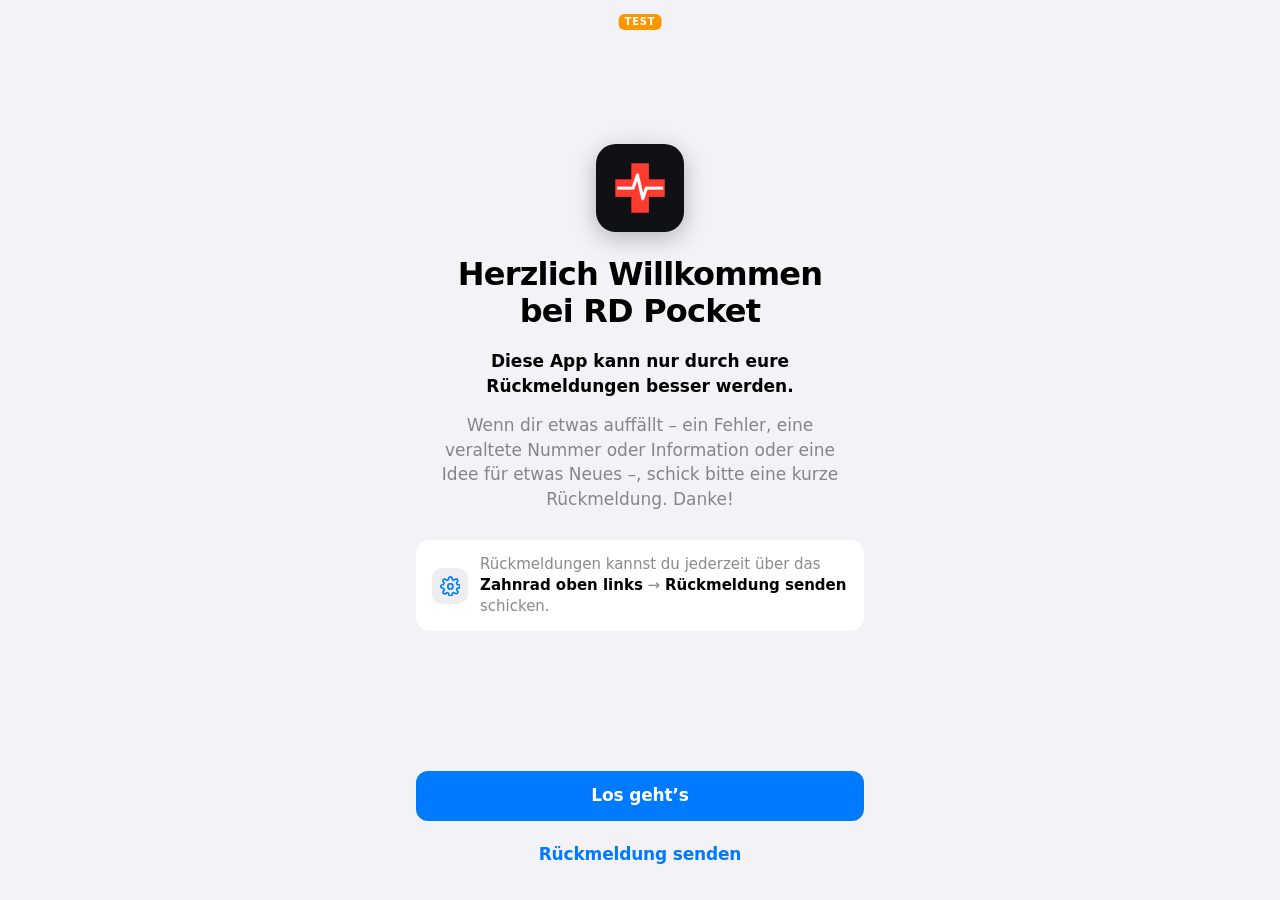
==== commit 56453a37: "Testseite: Kopfzeile mit deckendem Hintergrund gegen iOS-26-Unschaerfe, TEST-Schild mittig Co-Author" ====
--- a/test/index.html
+++ b/test/index.html
@@ -16,7 +16,7 @@
   <link rel="apple-touch-icon" href="icon-180.png">
   <link rel="icon" href="icon-512.png">
   <link rel="stylesheet" href="styles.css">
-  <style>body::after{content:"TEST";position:fixed;top:calc(env(safe-area-inset-top) + 2px);right:8px;z-index:9999;font:700 10px/1 -apple-system,system-ui,sans-serif;letter-spacing:.08em;color:#fff;background:#ff9500;padding:3px 6px;border-radius:6px;pointer-events:none}</style>
+  <style>body::after{content:"TEST";position:fixed;top:calc(env(safe-area-inset-top) + 14px);left:50%;transform:translateX(-50%);z-index:9999;font:700 10px/1 -apple-system,system-ui,sans-serif;letter-spacing:.08em;color:#fff;background:#ff9500;padding:3px 6px;border-radius:6px;pointer-events:none}</style>
 </head>
 <body>
   <header class="navbar" id="navbar">
--- a/test/styles.css
+++ b/test/styles.css
@@ -59,7 +59,9 @@
   height: calc(env(safe-area-inset-top) + var(--navh));
   padding: env(safe-area-inset-top) .5rem 0;
   display: grid; grid-template-columns: 1fr auto 1fr; align-items: center;
-  background: transparent;
+  /* iOS 26 legt unter der Statusleiste eine weiche Unschärfe über durchsichtige Bereiche –
+     mit deckendem Hintergrund (gleiche Farbe wie die Seite) bleiben die Knöpfe scharf */
+  background: var(--bg);
   transition: background-color .2s ease;
 }
 .navbar::after { /* Scroll-Edge statt harter Linie – nur sichtbar, wenn Inhalt darunter liegt */
@@ -517,3 +519,21 @@
   :root { --sep: rgba(255,255,255,.5); --label-2: rgba(235,235,245,.85); }
   .group, .card, .tapper, .timer { box-shadow: 0 0 0 1px var(--sep); }
 }
+
+/* ============ Willkommensseite (einmalig beim ersten Öffnen) ============ */
+.welcome {
+  position: fixed; inset: 0; z-index: 50; background: var(--bg); color: var(--label);
+  display: flex; flex-direction: column; overflow-y: auto; -webkit-overflow-scrolling: touch;
+  padding: calc(env(safe-area-inset-top) + 2rem) 1.5rem calc(env(safe-area-inset-bottom) + 1.25rem);
+}
+.wc-inner { flex: 1; width: 100%; max-width: 28rem; margin: 0 auto; display: flex; flex-direction: column; justify-content: center; }
+.wc-icon { width: 5.5rem; height: 5.5rem; border-radius: 22.5%; margin: 0 auto 1.5rem; display: block; box-shadow: 0 6px 24px rgba(0, 0, 0, .25); }
+.wc-title { font-size: 2rem; line-height: 1.15; font-weight: 800; letter-spacing: -.025em; text-align: center; margin: 0 0 1.25rem; text-wrap: balance; }
+.wc-text { font-size: 1.0625rem; line-height: 1.45; color: var(--label-2); text-align: center; margin: 0 0 .9rem; text-wrap: pretty; }
+.wc-text:first-of-type { color: var(--label); font-weight: 600; }
+.wc-hint { display: flex; gap: .75rem; align-items: center; margin-top: .9rem; padding: .875rem 1rem; border-radius: 14px; background: var(--cell); font-size: .9375rem; line-height: 1.4; color: var(--label-2); }
+.wc-hint b { color: var(--label); font-weight: 600; }
+.wc-hint-ic { flex: none; width: 2.25rem; height: 2.25rem; border-radius: 10px; background: var(--fill); color: var(--blue); display: grid; place-items: center; }
+.wc-hint-ic svg { width: 1.3rem; height: 1.3rem; fill: none; stroke: currentColor; stroke-width: 1.9; stroke-linecap: round; stroke-linejoin: round; }
+.wc-actions { width: 100%; max-width: 28rem; margin: 1.75rem auto 0; display: grid; gap: .625rem; }
+.wc-actions .wc-fb { background: none; }
